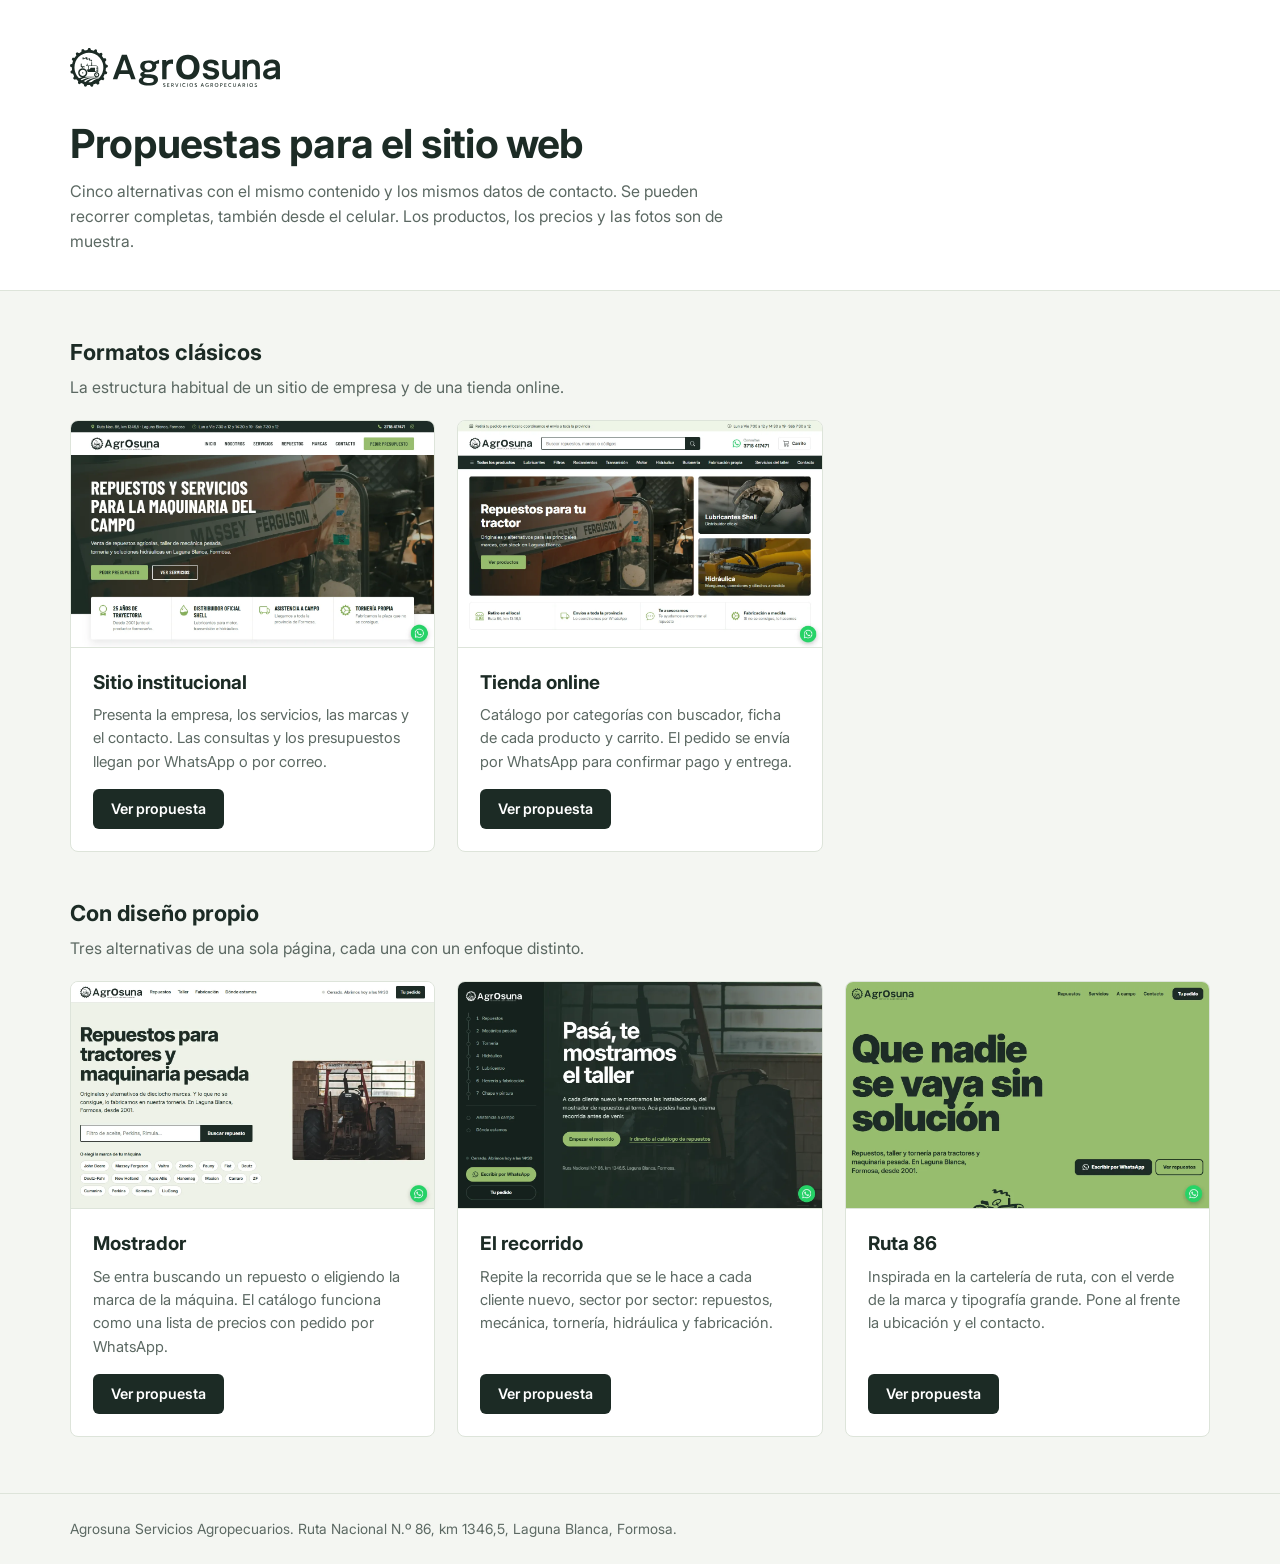
==== index.html @ 93af7318 "Propuestas de sitio web para Agrosuna" ====
<!doctype html>
<html lang="es-AR">
<head>
  <meta charset="utf-8">
  <meta name="viewport" content="width=device-width, initial-scale=1">
  <meta name="robots" content="noindex">
  <title>Agrosuna | Propuestas de sitio web</title>
  <link rel="icon" href="assets/marca/isotipo-verde.svg" type="image/svg+xml">
  <link rel="stylesheet" href="compartido/fuentes.css">
  <style>
    *, *::before, *::after { box-sizing: border-box; }
    body {
      margin: 0; background: #f4f6f2; color: #1c2b25;
      font-family: "Inter", Arial, sans-serif; font-size: 16px; line-height: 1.55;
    }
    h1, h2, h3, p, ul { margin: 0; }
    ul { padding: 0; list-style: none; }
    a { color: inherit; text-decoration: none; }
    :focus-visible { outline: 3px solid #86b05a; outline-offset: 3px; }
    .contenedor { width: 100%; max-width: 1180px; margin: 0 auto; padding: 0 20px; }
    header { padding: 48px 0 36px; background: #fff; border-bottom: 1px solid #dde4da; }
    header img { width: 210px; height: auto; margin-bottom: 28px; }
    h1 { font-size: clamp(28px, 4vw, 40px); font-weight: 700; line-height: 1.15; letter-spacing: -0.02em; }
    header p { max-width: 660px; margin-top: 12px; color: #5c6963; }
    h2 { margin: 44px 0 6px; font-size: 22px; font-weight: 700; }
    h2 + p { margin-bottom: 20px; color: #5c6963; }
    .versiones { display: grid; grid-template-columns: repeat(auto-fill, minmax(320px, 1fr)); gap: 22px; }
    .version { display: flex; flex-direction: column; height: 100%; background: #fff; border: 1px solid #dde4da; border-radius: 8px; overflow: hidden; transition: box-shadow 0.2s, transform 0.2s; }
    .version:hover { box-shadow: 0 12px 28px rgba(28, 43, 37, 0.13); transform: translateY(-3px); }
    .version img { display: block; width: 100%; height: auto; aspect-ratio: 16 / 10; object-fit: cover; object-position: top; border-bottom: 1px solid #dde4da; }
    .version div { display: flex; flex-direction: column; flex: 1; padding: 20px 22px 22px; }
    .version h3 { font-size: 19px; font-weight: 700; }
    .version p { flex: 1; margin: 6px 0 16px; font-size: 15px; color: #5c6963; }
    .version span { align-self: flex-start; padding: 9px 18px; background: #1c2b25; color: #fff; border-radius: 6px; font-size: 14.5px; font-weight: 600; }
    .version:hover span { background: #86b05a; color: #1c2b25; }
    footer { margin-top: 56px; padding: 24px 0; border-top: 1px solid #dde4da; font-size: 14px; color: #5c6963; }
    @media (prefers-reduced-motion: reduce) { .version { transition: none; } }
  </style>
</head>
<body>
  <header>
    <div class="contenedor">
      <img src="assets/marca/logo-secundario-verde.svg" alt="Agrosuna Servicios Agropecuarios" width="210" height="39">
      <h1>Propuestas para el sitio web</h1>
      <p>Cinco alternativas con el mismo contenido y los mismos datos de contacto. Se pueden recorrer completas, también desde el celular. Los productos, los precios y las fotos son de muestra.</p>
    </div>
  </header>

  <main class="contenedor">
    <h2>Formatos clásicos</h2>
    <p>La estructura habitual de un sitio de empresa y de una tienda online.</p>
    <ul class="versiones">
      <li><a class="version" href="v4/index.html">
        <img src="assets/vistas/v4.webp" alt="" width="1280" height="800">
        <div>
          <h3>Sitio institucional</h3>
          <p>Presenta la empresa, los servicios, las marcas y el contacto. Las consultas y los presupuestos llegan por WhatsApp o por correo.</p>
          <span>Ver propuesta</span>
        </div>
      </a></li>
      <li><a class="version" href="v5/index.html">
        <img src="assets/vistas/v5.webp" alt="" width="1280" height="800">
        <div>
          <h3>Tienda online</h3>
          <p>Catálogo por categorías con buscador, ficha de cada producto y carrito. El pedido se envía por WhatsApp para confirmar pago y entrega.</p>
          <span>Ver propuesta</span>
        </div>
      </a></li>
    </ul>

    <h2>Con diseño propio</h2>
    <p>Tres alternativas de una sola página, cada una con un enfoque distinto.</p>
    <ul class="versiones">
      <li><a class="version" href="v1/index.html">
        <img src="assets/vistas/v1.webp" alt="" width="1280" height="800">
        <div>
          <h3>Mostrador</h3>
          <p>Se entra buscando un repuesto o eligiendo la marca de la máquina. El catálogo funciona como una lista de precios con pedido por WhatsApp.</p>
          <span>Ver propuesta</span>
        </div>
      </a></li>
      <li><a class="version" href="v2/index.html">
        <img src="assets/vistas/v2.webp" alt="" width="1280" height="800">
        <div>
          <h3>El recorrido</h3>
          <p>Repite la recorrida que se le hace a cada cliente nuevo, sector por sector: repuestos, mecánica, tornería, hidráulica y fabricación.</p>
          <span>Ver propuesta</span>
        </div>
      </a></li>
      <li><a class="version" href="v3/index.html">
        <img src="assets/vistas/v3.webp" alt="" width="1280" height="800">
        <div>
          <h3>Ruta 86</h3>
          <p>Inspirada en la cartelería de ruta, con el verde de la marca y tipografía grande. Pone al frente la ubicación y el contacto.</p>
          <span>Ver propuesta</span>
        </div>
      </a></li>
    </ul>
  </main>

  <footer>
    <div class="contenedor">Agrosuna Servicios Agropecuarios. Ruta Nacional N.º 86, km 1346,5, Laguna Blanca, Formosa.</div>
  </footer>
</body>
</html>
---- compartido/fuentes.css ----
/* Inter — tipografía de la identidad visual de Agrosuna (subconjunto latino, WOFF2) */
@font-face { font-family: "Inter"; font-weight: 400; font-style: normal; font-display: swap; src: url("../assets/fuentes/inter-regular.woff2") format("woff2"); }
@font-face { font-family: "Inter"; font-weight: 500; font-style: normal; font-display: swap; src: url("../assets/fuentes/inter-medium.woff2") format("woff2"); }
@font-face { font-family: "Inter"; font-weight: 600; font-style: normal; font-display: swap; src: url("../assets/fuentes/inter-semibold.woff2") format("woff2"); }
@font-face { font-family: "Inter"; font-weight: 700; font-style: normal; font-display: swap; src: url("../assets/fuentes/inter-bold.woff2") format("woff2"); }
@font-face { font-family: "Inter"; font-weight: 800; font-style: normal; font-display: swap; src: url("../assets/fuentes/inter-extrabold.woff2") format("woff2"); }
@font-face { font-family: "Inter"; font-weight: 900; font-style: normal; font-display: swap; src: url("../assets/fuentes/inter-black.woff2") format("woff2"); }

/* Barlow Condensed — títulos de las versiones clásicas (licencia SIL Open Font) */
@font-face { font-family: "Barlow Condensed"; font-weight: 500; font-style: normal; font-display: swap; src: url("../assets/fuentes/barlow-condensed-500.woff2") format("woff2"); }
@font-face { font-family: "Barlow Condensed"; font-weight: 600; font-style: normal; font-display: swap; src: url("../assets/fuentes/barlow-condensed-600.woff2") format("woff2"); }
@font-face { font-family: "Barlow Condensed"; font-weight: 700; font-style: normal; font-display: swap; src: url("../assets/fuentes/barlow-condensed-700.woff2") format("woff2"); }
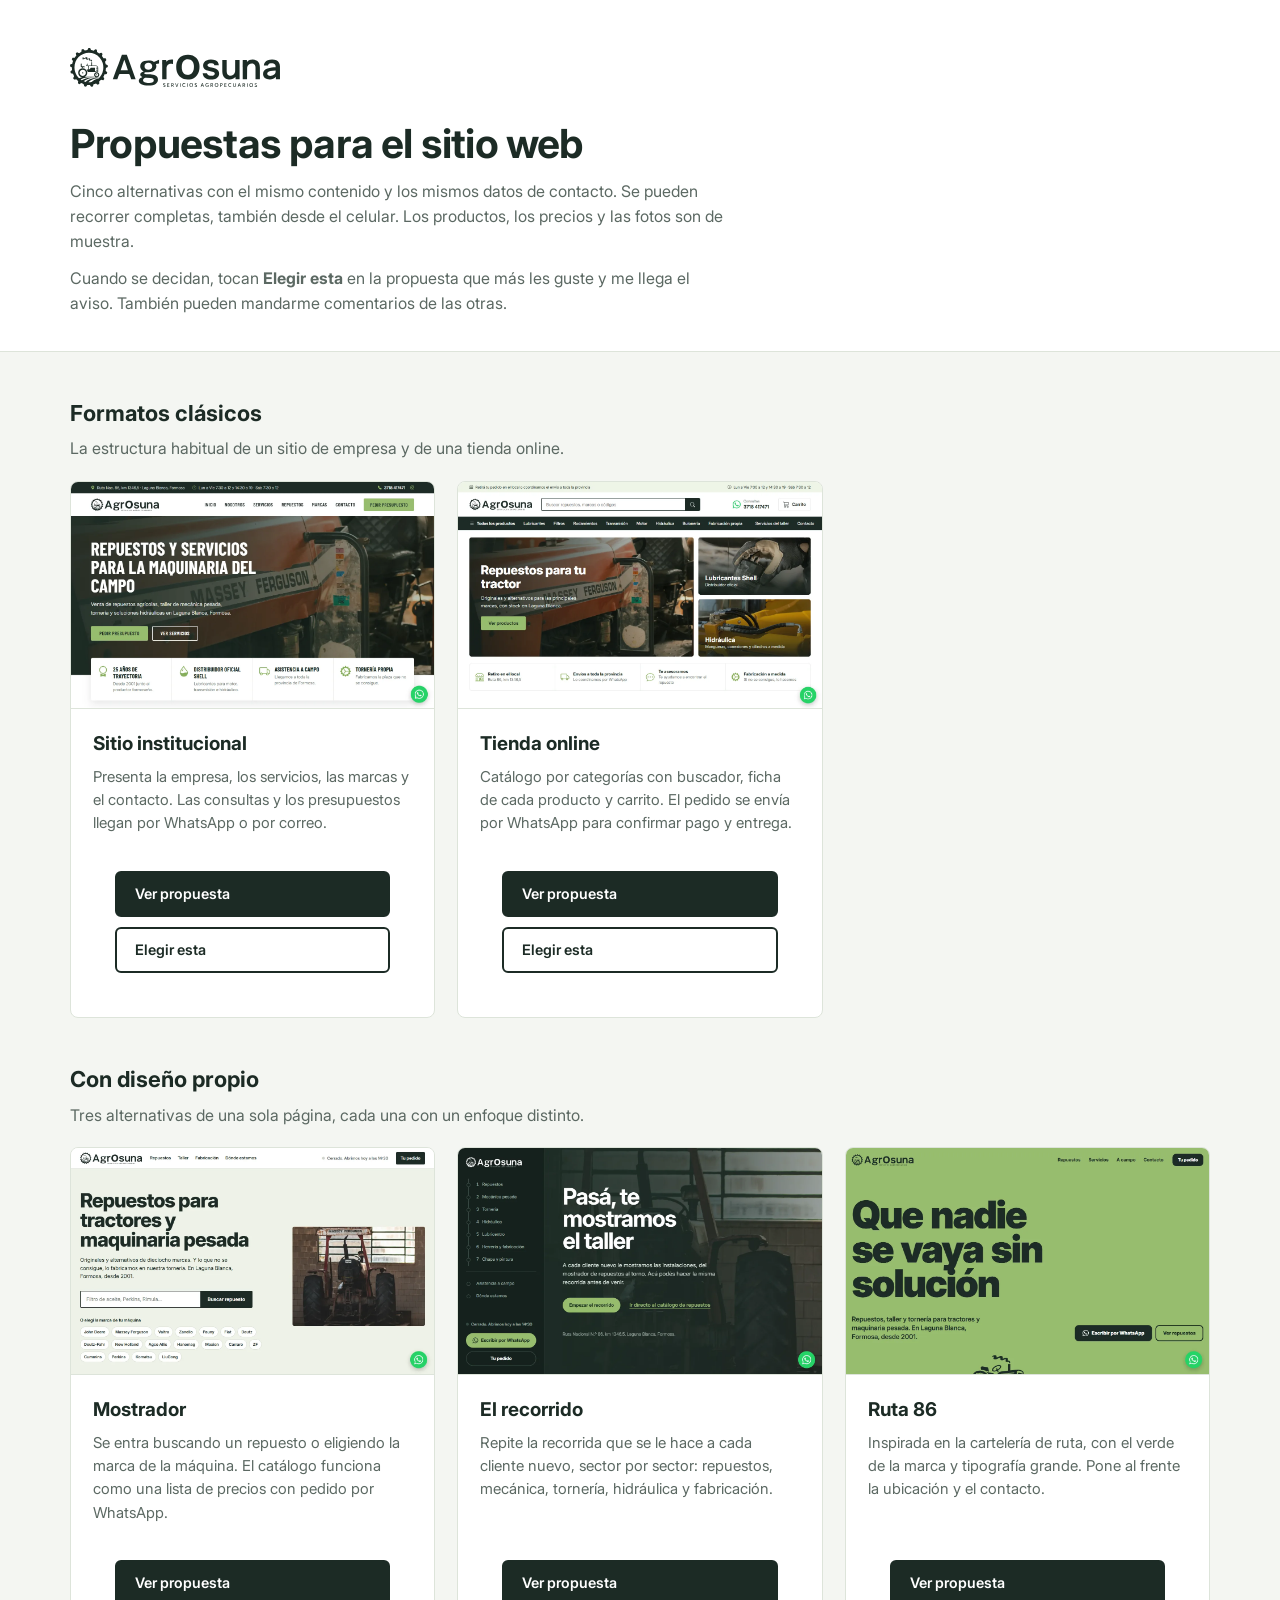
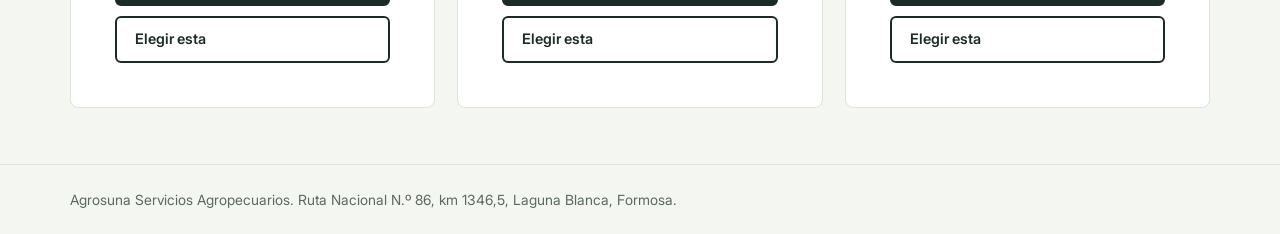
==== commit b005d94d: "Agrega el botón para elegir la propuesta" ====
--- a/index.html
+++ b/index.html
@@ -31,8 +31,12 @@
     .version div { display: flex; flex-direction: column; flex: 1; padding: 20px 22px 22px; }
     .version h3 { font-size: 19px; font-weight: 700; }
     .version p { flex: 1; margin: 6px 0 16px; font-size: 15px; color: #5c6963; }
-    .version span { align-self: flex-start; padding: 9px 18px; background: #1c2b25; color: #fff; border-radius: 6px; font-size: 14.5px; font-weight: 600; }
-    .version:hover span { background: #86b05a; color: #1c2b25; }
+    .acciones { display: flex; flex-wrap: wrap; gap: 10px; }
+    .acciones a { padding: 10px 18px; border-radius: 6px; font-size: 14.5px; font-weight: 600; border: 2px solid #1c2b25; }
+    .ver { background: #1c2b25; color: #fff; }
+    .ver:hover { background: #2d443a; border-color: #2d443a; }
+    .elegir { color: #1c2b25; }
+    .elegir:hover { background: #97be6e; border-color: #97be6e; }
     footer { margin-top: 56px; padding: 24px 0; border-top: 1px solid #dde4da; font-size: 14px; color: #5c6963; }
     @media (prefers-reduced-motion: reduce) { .version { transition: none; } }
   </style>
@@ -43,6 +47,7 @@
       <img src="assets/marca/logo-secundario-verde.svg" alt="Agrosuna Servicios Agropecuarios" width="210" height="39">
       <h1>Propuestas para el sitio web</h1>
       <p>Cinco alternativas con el mismo contenido y los mismos datos de contacto. Se pueden recorrer completas, también desde el celular. Los productos, los precios y las fotos son de muestra.</p>
+      <p>Cuando se decidan, tocan <strong>Elegir esta</strong> en la propuesta que más les guste y me llega el aviso. También pueden mandarme comentarios de las otras.</p>
     </div>
   </header>
 
@@ -50,51 +55,66 @@
     <h2>Formatos clásicos</h2>
     <p>La estructura habitual de un sitio de empresa y de una tienda online.</p>
     <ul class="versiones">
-      <li><a class="version" href="v4/index.html">
-        <img src="assets/vistas/v4.webp" alt="" width="1280" height="800">
+      <li class="version">
+        <a href="v4/index.html" tabindex="-1" aria-hidden="true"><img src="assets/vistas/v4.webp" alt="" width="1280" height="800"></a>
         <div>
           <h3>Sitio institucional</h3>
           <p>Presenta la empresa, los servicios, las marcas y el contacto. Las consultas y los presupuestos llegan por WhatsApp o por correo.</p>
-          <span>Ver propuesta</span>
+          <div class="acciones">
+            <a class="ver" href="v4/index.html">Ver propuesta</a>
+            <a class="elegir" href="mailto:juancruzalbornoz5@gmail.com?subject=Elegimos%20la%20propuesta%3A%20Sitio%20institucional&body=Hola%20Juan%20Cruz%2C%20para%20el%20sitio%20de%20Agrosuna%20elegimos%20la%20propuesta%20%22Sitio%20institucional%22.%0A%0AComentarios%3A%20">Elegir esta</a>
+          </div>
         </div>
-      </a></li>
-      <li><a class="version" href="v5/index.html">
-        <img src="assets/vistas/v5.webp" alt="" width="1280" height="800">
+      </li>
+      <li class="version">
+        <a href="v5/index.html" tabindex="-1" aria-hidden="true"><img src="assets/vistas/v5.webp" alt="" width="1280" height="800"></a>
         <div>
           <h3>Tienda online</h3>
           <p>Catálogo por categorías con buscador, ficha de cada producto y carrito. El pedido se envía por WhatsApp para confirmar pago y entrega.</p>
-          <span>Ver propuesta</span>
+          <div class="acciones">
+            <a class="ver" href="v5/index.html">Ver propuesta</a>
+            <a class="elegir" href="mailto:juancruzalbornoz5@gmail.com?subject=Elegimos%20la%20propuesta%3A%20Tienda%20online&body=Hola%20Juan%20Cruz%2C%20para%20el%20sitio%20de%20Agrosuna%20elegimos%20la%20propuesta%20%22Tienda%20online%22.%0A%0AComentarios%3A%20">Elegir esta</a>
+          </div>
         </div>
-      </a></li>
+      </li>
     </ul>
 
     <h2>Con diseño propio</h2>
     <p>Tres alternativas de una sola página, cada una con un enfoque distinto.</p>
     <ul class="versiones">
-      <li><a class="version" href="v1/index.html">
-        <img src="assets/vistas/v1.webp" alt="" width="1280" height="800">
+      <li class="version">
+        <a href="v1/index.html" tabindex="-1" aria-hidden="true"><img src="assets/vistas/v1.webp" alt="" width="1280" height="800"></a>
         <div>
           <h3>Mostrador</h3>
           <p>Se entra buscando un repuesto o eligiendo la marca de la máquina. El catálogo funciona como una lista de precios con pedido por WhatsApp.</p>
-          <span>Ver propuesta</span>
+          <div class="acciones">
+            <a class="ver" href="v1/index.html">Ver propuesta</a>
+            <a class="elegir" href="mailto:juancruzalbornoz5@gmail.com?subject=Elegimos%20la%20propuesta%3A%20Mostrador&body=Hola%20Juan%20Cruz%2C%20para%20el%20sitio%20de%20Agrosuna%20elegimos%20la%20propuesta%20%22Mostrador%22.%0A%0AComentarios%3A%20">Elegir esta</a>
+          </div>
         </div>
-      </a></li>
-      <li><a class="version" href="v2/index.html">
-        <img src="assets/vistas/v2.webp" alt="" width="1280" height="800">
+      </li>
+      <li class="version">
+        <a href="v2/index.html" tabindex="-1" aria-hidden="true"><img src="assets/vistas/v2.webp" alt="" width="1280" height="800"></a>
         <div>
           <h3>El recorrido</h3>
           <p>Repite la recorrida que se le hace a cada cliente nuevo, sector por sector: repuestos, mecánica, tornería, hidráulica y fabricación.</p>
-          <span>Ver propuesta</span>
+          <div class="acciones">
+            <a class="ver" href="v2/index.html">Ver propuesta</a>
+            <a class="elegir" href="mailto:juancruzalbornoz5@gmail.com?subject=Elegimos%20la%20propuesta%3A%20El%20recorrido&body=Hola%20Juan%20Cruz%2C%20para%20el%20sitio%20de%20Agrosuna%20elegimos%20la%20propuesta%20%22El%20recorrido%22.%0A%0AComentarios%3A%20">Elegir esta</a>
+          </div>
         </div>
-      </a></li>
-      <li><a class="version" href="v3/index.html">
-        <img src="assets/vistas/v3.webp" alt="" width="1280" height="800">
+      </li>
+      <li class="version">
+        <a href="v3/index.html" tabindex="-1" aria-hidden="true"><img src="assets/vistas/v3.webp" alt="" width="1280" height="800"></a>
         <div>
           <h3>Ruta 86</h3>
           <p>Inspirada en la cartelería de ruta, con el verde de la marca y tipografía grande. Pone al frente la ubicación y el contacto.</p>
-          <span>Ver propuesta</span>
+          <div class="acciones">
+            <a class="ver" href="v3/index.html">Ver propuesta</a>
+            <a class="elegir" href="mailto:juancruzalbornoz5@gmail.com?subject=Elegimos%20la%20propuesta%3A%20Ruta%2086&body=Hola%20Juan%20Cruz%2C%20para%20el%20sitio%20de%20Agrosuna%20elegimos%20la%20propuesta%20%22Ruta%2086%22.%0A%0AComentarios%3A%20">Elegir esta</a>
+          </div>
         </div>
-      </a></li>
+      </li>
     </ul>
   </main>
 
